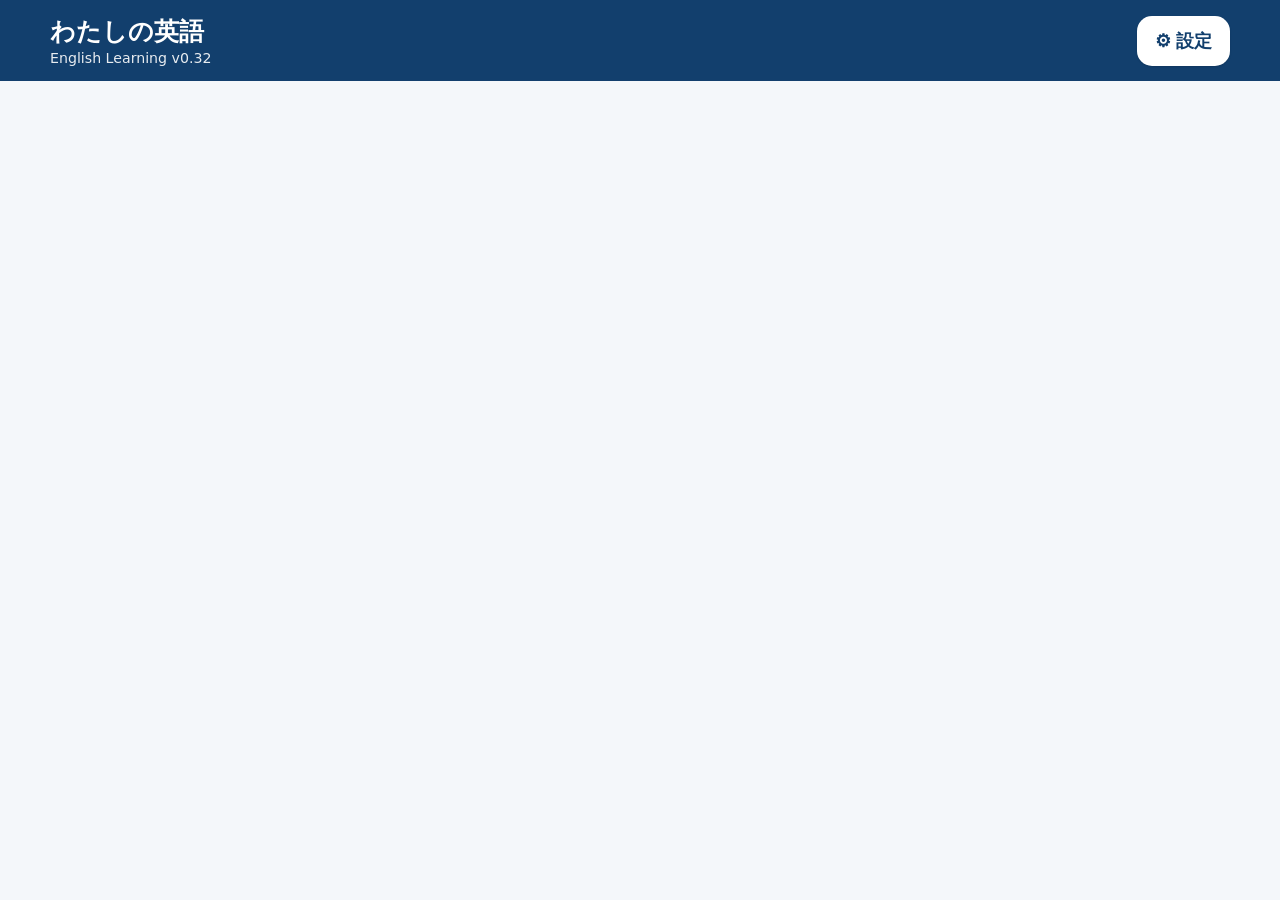
==== index.html @ 0b851975 "Bump English Learning to v0.32" ====
<!doctype html><html lang="ja"><head><meta charset="utf-8"><meta name="viewport" content="width=device-width,initial-scale=1,viewport-fit=cover"><meta name="theme-color" content="#123a63"><title>わたしの英語</title><link rel="manifest" href="./manifest.webmanifest"><link rel="stylesheet" href="./style.css?v=032"></head><body><header><div><strong>わたしの英語</strong><small>English Learning v0.32</small></div><button id="settingsBtn">⚙ 設定</button></header><main id="app"></main><script src="./lessons.js?v=032"></script><script src="./app.js?v=032"></script></body></html>
---- style.css ----
:root{font-family:system-ui,-apple-system,"Noto Sans JP",sans-serif;color:#17212b;background:#f4f7fa;font-size:17px}*{box-sizing:border-box}body{margin:0}header{position:sticky;top:0;z-index:3;display:flex;justify-content:space-between;align-items:center;padding:15px max(18px,calc((100vw - 1180px)/2));background:#123f6d;color:#fff}header strong{font-size:1.45rem}header small{display:block;opacity:.9;margin-top:2px}button{min-height:54px;border:0;border-radius:15px;padding:13px 18px;font-size:1.05rem;font-weight:750;cursor:pointer;box-shadow:0 1px 2px #0002}header button{background:#fff;color:#123f6d;min-height:46px}main{width:min(1180px,100%);margin:auto;padding:20px}.hero,.card{background:#fff;border-radius:20px;padding:20px;margin-bottom:15px;box-shadow:0 3px 14px #00000012}.hero h1{font-size:1.75rem;margin:0 0 8px}.hero button{width:100%;background:#1873b9;color:#fff;font-size:1.25rem;margin-top:12px}.grid{display:grid;grid-template-columns:repeat(3,minmax(0,1fr));gap:14px}.cat{min-height:118px;border:2px solid #d6e0e9;background:#fff;text-align:left;font-size:1.18rem;padding:18px}.cat:hover{border-color:#7ca9ce}.cat span{display:block;font-size:.92rem;font-weight:500;color:#536474;margin-top:7px}.tabs{display:grid;grid-template-columns:repeat(4,1fr);gap:9px;margin:15px 0}.actions{display:flex;gap:10px;margin:14px 0}.active,.primary{background:#123f6d!important;color:#fff!important}.soft{background:#e8f2fa;color:#123f6d}.phrase{font-size:clamp(2rem,4vw,3.1rem);font-weight:850;line-height:1.2;margin:20px 0}.jp{font-size:1.22rem;color:#465767;margin-bottom:16px}.actions>*{flex:1}.good{background:#e6f7ec;padding:14px;border-radius:13px;margin-top:12px}.warn{background:#fff2d5;padding:14px;border-radius:13px;margin-top:12px}.hint{font-size:.92rem;color:#596a79;margin-top:7px}.manualNote{background:#eef5fb;padding:12px;border-radius:12px;margin:10px 0}input,select{width:100%;font-size:1.15rem;padding:14px;border:2px solid #cbd7e1;border-radius:12px;margin:7px 0 14px}@media(max-width:800px){:root{font-size:16px}main{padding:14px}.grid{grid-template-columns:repeat(2,1fr)}.tabs{grid-template-columns:repeat(2,1fr)}header{padding:12px 14px}}@media(max-width:430px){.cat{min-height:105px;padding:14px}.actions{flex-direction:column}.phrase{font-size:2rem}}.handCanvas{display:block;width:100%;height:260px;border:3px solid #9fb3c5;border-radius:16px;background:repeating-linear-gradient(#fff,#fff 63px,#dbe5ed 64px,#fff 65px);touch-action:none}.installBox{margin-top:28px}.installRow{display:flex;align-items:center;gap:22px}.installRow img{width:180px;height:180px;background:#fff;padding:8px;border:1px solid #d5dee6;border-radius:14px}.installRow p{line-height:1.7}@media(max-width:600px){.installRow{flex-direction:column;text-align:center}.installRow img{width:210px;height:210px}.handCanvas{height:230px}}.updateBar{position:fixed;left:50%;bottom:18px;transform:translateX(-50%);z-index:20;width:min(92%,620px);display:flex;align-items:center;justify-content:space-between;gap:12px;background:#17212b;color:#fff;padding:12px 14px;border-radius:16px;box-shadow:0 5px 24px #0005}.updateBar button{background:#fff;color:#123f6d;min-height:46px}@media(max-width:500px){.updateBar{align-items:stretch;flex-direction:column;text-align:center}}
body{transition:background .25s ease}body[data-theme="home"]{background:linear-gradient(180deg,#eef6fc 0,#f7f9fb 320px)}body[data-theme="basic"]{background:linear-gradient(180deg,#f5f9ff,#f8fafc)}body[data-theme="intermediate"]{background:linear-gradient(180deg,#f1f7f5,#f8faf9)}body[data-theme="daily"]{background:linear-gradient(180deg,#fff8ed,#faf9f6)}body[data-theme="travel"]{background:linear-gradient(180deg,#eef8fb,#f7fafb)}body[data-theme="work"]{background:linear-gradient(180deg,#edf2f5,#f6f8f9)}body[data-theme="advanced"]{background:linear-gradient(180deg,#f3f0f8,#faf9fc)}body[data-theme="master"]{background:linear-gradient(180deg,#eceff5,#f7f8fb)}body[data-theme="travel"] .card{border-top:4px solid #4e9bb5}body[data-theme="work"] .card{border-top:4px solid #657786}body[data-theme="daily"] .card{border-top:4px solid #d49b53}body[data-theme="advanced"] .card,body[data-theme="master"] .card{border-top:4px solid #766a96}.sceneTag{font-size:.9rem;font-weight:700;letter-spacing:.03em}
.categoryHero{position:relative;overflow:hidden;border-radius:22px;padding:24px;margin:14px 0 18px;background:#ffffffcc;box-shadow:0 3px 14px #00000012}.categoryHero h1{margin:4px 0 8px;font-size:2rem}.categoryHero p{margin:0;font-size:1.05rem;color:#4d5e6c}.cat b{font-size:1.15rem}.cat-basic{border-left:6px solid #6d96c4}.cat-intermediate{border-left:6px solid #6d9d8b}.cat-daily{border-left:6px solid #d49b53}.cat-travel{border-left:6px solid #4e9bb5}.cat-work{border-left:6px solid #657786}.cat-advanced{border-left:6px solid #8575a6}.cat-master{border-left:6px solid #514d69}body[data-scene="airport"] .categoryHero,body[data-scene="hotel"] .categoryHero,body[data-scene="train"] .categoryHero{background:linear-gradient(135deg,#fff,#e5f4f8)}body[data-scene="inspection"] .card,body[data-scene="diagnosis"] .card,body[data-scene="sensor"] .card{box-shadow:inset 0 0 0 1px #c9d3d9,0 3px 14px #00000012}
.sceneVisual{height:110px;margin:14px 0;border-radius:22px;display:flex;align-items:center;justify-content:center;gap:18px;font-size:1.25rem;font-weight:900;letter-spacing:.12em;background:linear-gradient(135deg,#dfeaf2,#fff);border:1px solid #d6e0e8;overflow:hidden;position:relative}.sceneVisual:after{content:"";position:absolute;inset:auto -10% -50px 30%;height:90px;border-radius:50%;background:#ffffff66}.sceneIcon{font-size:3.7rem;filter:drop-shadow(0 3px 3px #0002)}body[data-scene="airport"] .sceneVisual{background:linear-gradient(160deg,#bfe5f5,#f7fbfd)}body[data-scene="hotel"] .sceneVisual{background:linear-gradient(160deg,#f4dfbf,#fffaf2)}body[data-scene="train"] .sceneVisual,body[data-scene="transport"] .sceneVisual{background:linear-gradient(160deg,#cfe3d9,#f8fcfa)}body[data-scene="restaurant"] .sceneVisual{background:linear-gradient(160deg,#f5d8cb,#fff8f5)}body[data-scene="shopping"] .sceneVisual{background:linear-gradient(160deg,#eadcf0,#fcf8fd)}body[data-scene="emergency"] .sceneVisual{background:linear-gradient(160deg,#f5cccc,#fff7f7)}body[data-scene="inspection"] .sceneVisual,body[data-scene="diagnosis"] .sceneVisual,body[data-scene="repair"] .sceneVisual{background:linear-gradient(160deg,#ccd7dd,#f7f9fa)}body[data-scene="sensor"] .sceneVisual,body[data-scene="electrical"] .sceneVisual{background:linear-gradient(160deg,#d6dceb,#f8f9fc)}body[data-scene="pressure"] .sceneVisual,body[data-scene="cooling"] .sceneVisual{background:linear-gradient(160deg,#cfe3e7,#f6fbfc)}@media(max-width:600px){.sceneVisual{height:88px;margin:10px 0}.sceneIcon{font-size:3rem}}
.progressNums{display:grid;grid-template-columns:repeat(3,1fr);gap:10px;margin:14px 0}.progressNums span{display:flex;flex-direction:column;align-items:center;justify-content:center;background:#f2f6f9;border-radius:14px;padding:12px}.progressNums strong{font-size:1.7rem;color:#123f6d}.progressNums small{margin-top:2px;color:#586a78}.selfCheck{display:grid;grid-template-columns:1fr 1.4fr;gap:10px;margin-top:14px}.selfCheck button{width:100%}@media(max-width:430px){.progressNums strong{font-size:1.45rem}}
.altBtn{min-height:44px;background:#f0f5f8;color:#294b63;padding:9px 14px;font-size:.95rem;margin:-8px 0 10px}.altPhrase{display:flex;align-items:center;gap:12px;flex-wrap:wrap;background:#eef7f4;border-left:5px solid #6d9d8b;border-radius:12px;padding:12px 14px;margin:4px 0 14px}.altPhrase small{width:100%;color:#567066}.altPhrase b{flex:1;font-size:1.08rem}.altPhrase button{min-height:42px;font-size:.92rem;padding:8px 12px}.dialogPlay{width:100%;background:#e8f2fa;color:#123f6d;margin:2px 0 10px;border:2px solid #c7ddeb}.selfCheck{display:grid;grid-template-columns:1fr 1.4fr;gap:10px;margin-top:14px}
.variantBtn{width:100%;background:#fff4df;color:#6d4c16;border:2px solid #edd5a6;margin:8px 0}.variantBox{display:flex;align-items:center;gap:12px;flex-wrap:wrap;background:#fff8e9;border-left:5px solid #d6a24c;border-radius:12px;padding:12px 14px;margin:4px 0 14px}.variantBox small{width:100%;color:#806431}.variantBox b{flex:1;font-size:1.08rem}.variantBox button{min-height:42px;font-size:.92rem}
.variantActions{display:flex;gap:9px;width:100%;margin-top:4px}.variantActions button{flex:1}@media(max-width:430px){.variantActions{flex-direction:column}}.modelReply{background:#eef5fb;border-left:5px solid #5f8fb5;border-radius:12px;padding:12px 14px;margin-top:10px}.modelReply small,.modelReply b{display:block}.modelReply b{font-size:1.12rem;margin:5px 0 9px}.modelReply button{min-height:42px}.listenHidden{min-height:170px;display:flex;flex-direction:column;align-items:center;justify-content:center;gap:10px;text-align:center;background:linear-gradient(180deg,#eef5fa,#fff);border:2px dashed #a8bfce;border-radius:18px;margin:12px 0 18px;padding:18px}.listenHidden span{font-size:3rem}.listenHidden b{font-size:1.15rem}.listenHidden button{min-height:44px;margin-top:4px}.listenCheck{display:grid;grid-template-columns:1fr 1.35fr;gap:10px;margin-top:10px}.listenCheck button{width:100%}@media(max-width:430px){.listenCheck{grid-template-columns:1fr 1fr}}.progressNums{display:grid;grid-template-columns:repeat(3,1fr);gap:10px;margin:14px 0}.progressNums span{display:flex;flex-direction:column;align-items:center;background:#f2f6f9;border-radius:14px;padding:12px}.progressNums strong{font-size:1.7rem;color:#123f6d}.weakSummary{display:grid;grid-template-columns:1.1fr 1fr;gap:14px;background:#fff;border-radius:20px;padding:18px 20px;margin-bottom:15px;box-shadow:0 3px 14px #00000012;border-left:6px solid #d6a24c}.weakSummary small,.weakSummary strong,.goodState span{display:block}.weakSummary strong{font-size:1.35rem;margin-top:4px}.weakBars{display:grid;gap:7px}.weakBars span{background:#f4f6f8;border-radius:10px;padding:9px 11px;display:flex;justify-content:space-between}.goodState{display:block;border-left-color:#6d9d8b}.goodState span{margin-top:5px;color:#596a79}@media(max-width:600px){.weakSummary{grid-template-columns:1fr}}.writeCheck{display:grid;grid-template-columns:1fr 1.35fr;gap:10px;margin-top:12px}.writeCheck button{width:100%}.skillPanel h2{margin-top:0}.skillRow{display:grid;grid-template-columns:92px 1fr 38px;gap:10px;align-items:center;margin:11px 0}.skillRow>div{height:13px;background:#e8edf1;border-radius:99px;overflow:hidden}.skillRow i{display:block;height:100%;background:currentColor;border-radius:99px}.skillRow b{text-align:right;color:#43596a}@media(max-width:430px){.skillRow{grid-template-columns:78px 1fr 32px}}.focusSkill{display:grid;grid-template-columns:auto 1fr;gap:2px 12px;align-items:center;background:#edf6fb;border-radius:14px;padding:12px 14px;margin:10px 0 16px}.focusSkill small{grid-column:1}.focusSkill strong{font-size:1.18rem}.focusSkill span{grid-column:1/-1;color:#586b79;margin-top:3px}.todayFocus{background:#fff4df;border-left:5px solid #d6a24c;border-radius:10px;padding:10px 13px;margin:8px 0 12px;font-weight:800}
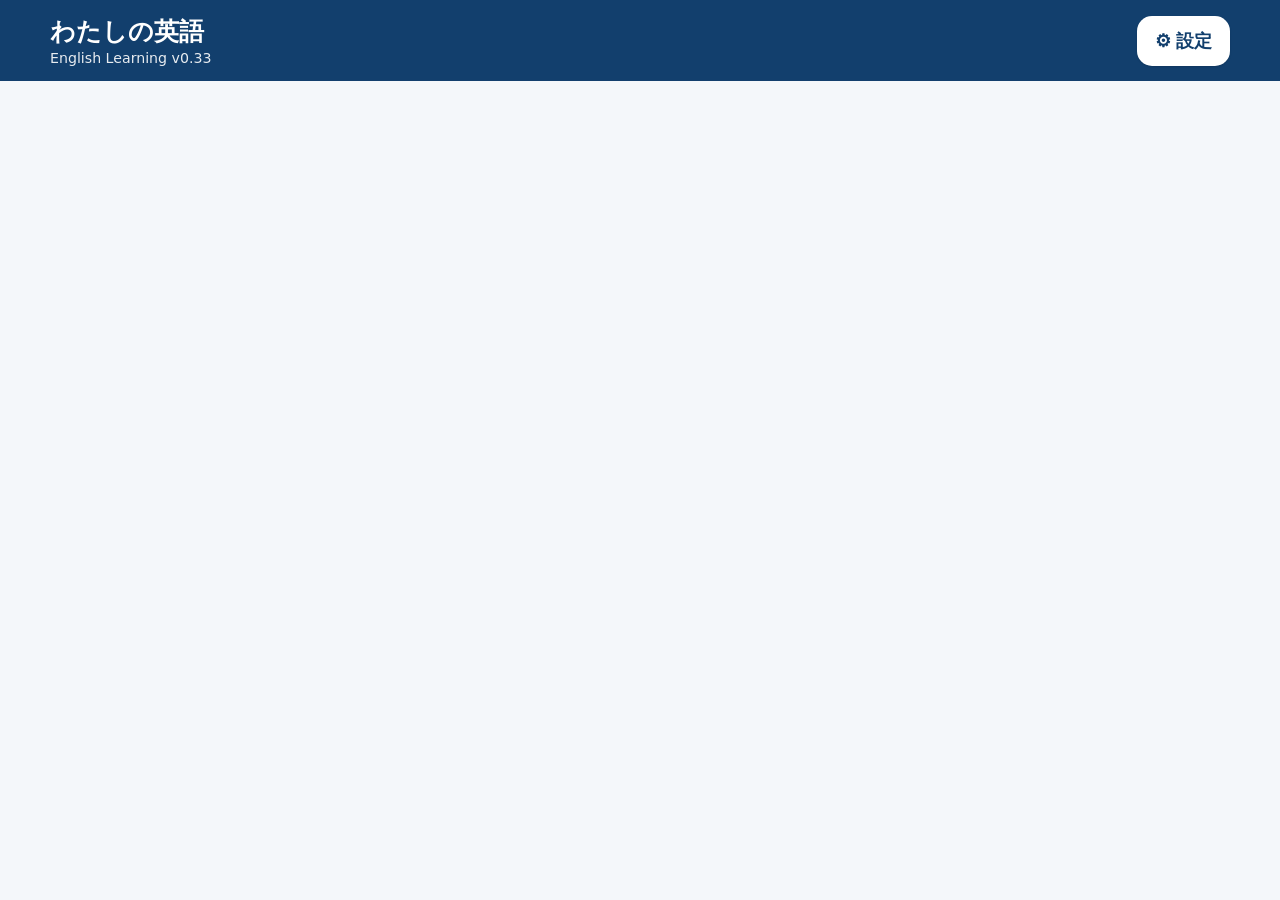
==== commit 08a8fef9: "Bump English Learning to v0.33" ====
--- a/index.html
+++ b/index.html
@@ -1 +1 @@
-<!doctype html><html lang="ja"><head><meta charset="utf-8"><meta name="viewport" content="width=device-width,initial-scale=1,viewport-fit=cover"><meta name="theme-color" content="#123a63"><title>わたしの英語</title><link rel="manifest" href="./manifest.webmanifest"><link rel="stylesheet" href="./style.css?v=032"></head><body><header><div><strong>わたしの英語</strong><small>English Learning v0.32</small></div><button id="settingsBtn">⚙ 設定</button></header><main id="app"></main><script src="./lessons.js?v=032"></script><script src="./app.js?v=032"></script></body></html>+<!doctype html><html lang="ja"><head><meta charset="utf-8"><meta name="viewport" content="width=device-width,initial-scale=1,viewport-fit=cover"><meta name="theme-color" content="#123a63"><title>わたしの英語</title><link rel="manifest" href="./manifest.webmanifest"><link rel="stylesheet" href="./style.css?v=033"></head><body><header><div><strong>わたしの英語</strong><small>English Learning v0.33</small></div><button id="settingsBtn">⚙ 設定</button></header><main id="app"></main><script src="./lessons.js?v=033"></script><script src="./app.js?v=033"></script></body></html>
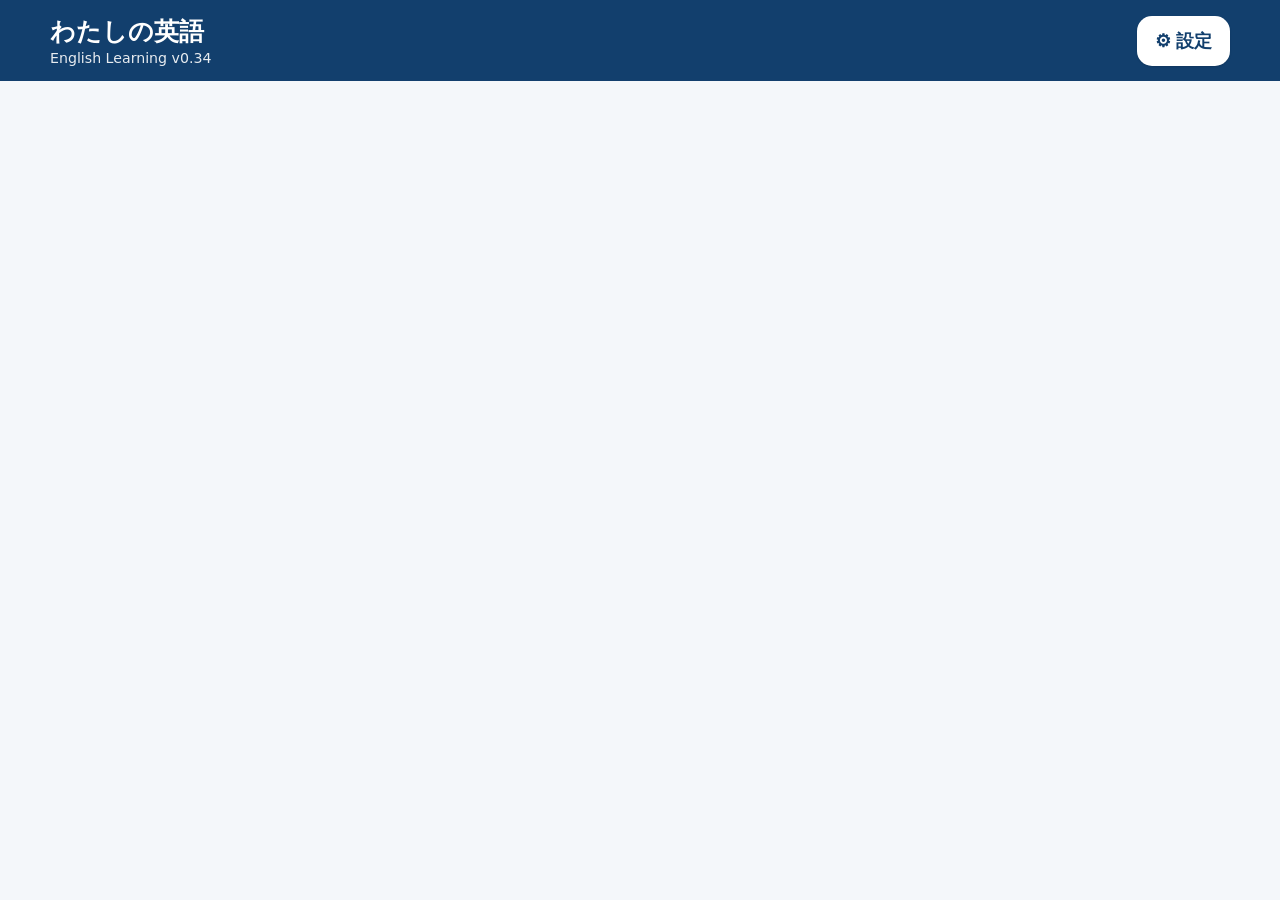
==== commit 18f32881: "Bump English Learning to v0.34" ====
--- a/index.html
+++ b/index.html
@@ -1 +1 @@
-<!doctype html><html lang="ja"><head><meta charset="utf-8"><meta name="viewport" content="width=device-width,initial-scale=1,viewport-fit=cover"><meta name="theme-color" content="#123a63"><title>わたしの英語</title><link rel="manifest" href="./manifest.webmanifest"><link rel="stylesheet" href="./style.css?v=033"></head><body><header><div><strong>わたしの英語</strong><small>English Learning v0.33</small></div><button id="settingsBtn">⚙ 設定</button></header><main id="app"></main><script src="./lessons.js?v=033"></script><script src="./app.js?v=033"></script></body></html>+<!doctype html><html lang="ja"><head><meta charset="utf-8"><meta name="viewport" content="width=device-width,initial-scale=1,viewport-fit=cover"><meta name="theme-color" content="#123a63"><title>わたしの英語</title><link rel="manifest" href="./manifest.webmanifest"><link rel="stylesheet" href="./style.css?v=034"></head><body><header><div><strong>わたしの英語</strong><small>English Learning v0.34</small></div><button id="settingsBtn">⚙ 設定</button></header><main id="app"></main><script src="./lessons.js?v=034"></script><script src="./app.js?v=034"></script></body></html>
--- a/style.css
+++ b/style.css
@@ -5,4 +5,4 @@
 .progressNums{display:grid;grid-template-columns:repeat(3,1fr);gap:10px;margin:14px 0}.progressNums span{display:flex;flex-direction:column;align-items:center;justify-content:center;background:#f2f6f9;border-radius:14px;padding:12px}.progressNums strong{font-size:1.7rem;color:#123f6d}.progressNums small{margin-top:2px;color:#586a78}.selfCheck{display:grid;grid-template-columns:1fr 1.4fr;gap:10px;margin-top:14px}.selfCheck button{width:100%}@media(max-width:430px){.progressNums strong{font-size:1.45rem}}
 .altBtn{min-height:44px;background:#f0f5f8;color:#294b63;padding:9px 14px;font-size:.95rem;margin:-8px 0 10px}.altPhrase{display:flex;align-items:center;gap:12px;flex-wrap:wrap;background:#eef7f4;border-left:5px solid #6d9d8b;border-radius:12px;padding:12px 14px;margin:4px 0 14px}.altPhrase small{width:100%;color:#567066}.altPhrase b{flex:1;font-size:1.08rem}.altPhrase button{min-height:42px;font-size:.92rem;padding:8px 12px}.dialogPlay{width:100%;background:#e8f2fa;color:#123f6d;margin:2px 0 10px;border:2px solid #c7ddeb}.selfCheck{display:grid;grid-template-columns:1fr 1.4fr;gap:10px;margin-top:14px}
 .variantBtn{width:100%;background:#fff4df;color:#6d4c16;border:2px solid #edd5a6;margin:8px 0}.variantBox{display:flex;align-items:center;gap:12px;flex-wrap:wrap;background:#fff8e9;border-left:5px solid #d6a24c;border-radius:12px;padding:12px 14px;margin:4px 0 14px}.variantBox small{width:100%;color:#806431}.variantBox b{flex:1;font-size:1.08rem}.variantBox button{min-height:42px;font-size:.92rem}
-.variantActions{display:flex;gap:9px;width:100%;margin-top:4px}.variantActions button{flex:1}@media(max-width:430px){.variantActions{flex-direction:column}}.modelReply{background:#eef5fb;border-left:5px solid #5f8fb5;border-radius:12px;padding:12px 14px;margin-top:10px}.modelReply small,.modelReply b{display:block}.modelReply b{font-size:1.12rem;margin:5px 0 9px}.modelReply button{min-height:42px}.listenHidden{min-height:170px;display:flex;flex-direction:column;align-items:center;justify-content:center;gap:10px;text-align:center;background:linear-gradient(180deg,#eef5fa,#fff);border:2px dashed #a8bfce;border-radius:18px;margin:12px 0 18px;padding:18px}.listenHidden span{font-size:3rem}.listenHidden b{font-size:1.15rem}.listenHidden button{min-height:44px;margin-top:4px}.listenCheck{display:grid;grid-template-columns:1fr 1.35fr;gap:10px;margin-top:10px}.listenCheck button{width:100%}@media(max-width:430px){.listenCheck{grid-template-columns:1fr 1fr}}.progressNums{display:grid;grid-template-columns:repeat(3,1fr);gap:10px;margin:14px 0}.progressNums span{display:flex;flex-direction:column;align-items:center;background:#f2f6f9;border-radius:14px;padding:12px}.progressNums strong{font-size:1.7rem;color:#123f6d}.weakSummary{display:grid;grid-template-columns:1.1fr 1fr;gap:14px;background:#fff;border-radius:20px;padding:18px 20px;margin-bottom:15px;box-shadow:0 3px 14px #00000012;border-left:6px solid #d6a24c}.weakSummary small,.weakSummary strong,.goodState span{display:block}.weakSummary strong{font-size:1.35rem;margin-top:4px}.weakBars{display:grid;gap:7px}.weakBars span{background:#f4f6f8;border-radius:10px;padding:9px 11px;display:flex;justify-content:space-between}.goodState{display:block;border-left-color:#6d9d8b}.goodState span{margin-top:5px;color:#596a79}@media(max-width:600px){.weakSummary{grid-template-columns:1fr}}.writeCheck{display:grid;grid-template-columns:1fr 1.35fr;gap:10px;margin-top:12px}.writeCheck button{width:100%}.skillPanel h2{margin-top:0}.skillRow{display:grid;grid-template-columns:92px 1fr 38px;gap:10px;align-items:center;margin:11px 0}.skillRow>div{height:13px;background:#e8edf1;border-radius:99px;overflow:hidden}.skillRow i{display:block;height:100%;background:currentColor;border-radius:99px}.skillRow b{text-align:right;color:#43596a}@media(max-width:430px){.skillRow{grid-template-columns:78px 1fr 32px}}.focusSkill{display:grid;grid-template-columns:auto 1fr;gap:2px 12px;align-items:center;background:#edf6fb;border-radius:14px;padding:12px 14px;margin:10px 0 16px}.focusSkill small{grid-column:1}.focusSkill strong{font-size:1.18rem}.focusSkill span{grid-column:1/-1;color:#586b79;margin-top:3px}.todayFocus{background:#fff4df;border-left:5px solid #d6a24c;border-radius:10px;padding:10px 13px;margin:8px 0 12px;font-weight:800}+.variantActions{display:flex;gap:9px;width:100%;margin-top:4px}.variantActions button{flex:1}@media(max-width:430px){.variantActions{flex-direction:column}}.modelReply{background:#eef5fb;border-left:5px solid #5f8fb5;border-radius:12px;padding:12px 14px;margin-top:10px}.modelReply small,.modelReply b{display:block}.modelReply b{font-size:1.12rem;margin:5px 0 9px}.modelReply button{min-height:42px}.listenHidden{min-height:170px;display:flex;flex-direction:column;align-items:center;justify-content:center;gap:10px;text-align:center;background:linear-gradient(180deg,#eef5fa,#fff);border:2px dashed #a8bfce;border-radius:18px;margin:12px 0 18px;padding:18px}.listenHidden span{font-size:3rem}.listenHidden b{font-size:1.15rem}.listenHidden button{min-height:44px;margin-top:4px}.listenCheck{display:grid;grid-template-columns:1fr 1.35fr;gap:10px;margin-top:10px}.listenCheck button{width:100%}@media(max-width:430px){.listenCheck{grid-template-columns:1fr 1fr}}.progressNums{display:grid;grid-template-columns:repeat(3,1fr);gap:10px;margin:14px 0}.progressNums span{display:flex;flex-direction:column;align-items:center;background:#f2f6f9;border-radius:14px;padding:12px}.progressNums strong{font-size:1.7rem;color:#123f6d}.weakSummary{display:grid;grid-template-columns:1.1fr 1fr;gap:14px;background:#fff;border-radius:20px;padding:18px 20px;margin-bottom:15px;box-shadow:0 3px 14px #00000012;border-left:6px solid #d6a24c}.weakSummary small,.weakSummary strong,.goodState span{display:block}.weakSummary strong{font-size:1.35rem;margin-top:4px}.weakBars{display:grid;gap:7px}.weakBars span{background:#f4f6f8;border-radius:10px;padding:9px 11px;display:flex;justify-content:space-between}.goodState{display:block;border-left-color:#6d9d8b}.goodState span{margin-top:5px;color:#596a79}@media(max-width:600px){.weakSummary{grid-template-columns:1fr}}.writeCheck{display:grid;grid-template-columns:1fr 1.35fr;gap:10px;margin-top:12px}.writeCheck button{width:100%}.skillPanel h2{margin-top:0}.skillRow{display:grid;grid-template-columns:92px 1fr 38px;gap:10px;align-items:center;margin:11px 0}.skillRow>div{height:13px;background:#e8edf1;border-radius:99px;overflow:hidden}.skillRow i{display:block;height:100%;background:currentColor;border-radius:99px}.skillRow b{text-align:right;color:#43596a}@media(max-width:430px){.skillRow{grid-template-columns:78px 1fr 32px}}.focusSkill{display:grid;grid-template-columns:auto 1fr;gap:2px 12px;align-items:center;background:#edf6fb;border-radius:14px;padding:12px 14px;margin:10px 0 16px}.focusSkill small{grid-column:1}.focusSkill strong{font-size:1.18rem}.focusSkill span{grid-column:1/-1;color:#586b79;margin-top:3px}.todayFocus{background:#fff4df;border-left:5px solid #d6a24c;border-radius:10px;padding:10px 13px;margin:8px 0 12px;font-weight:800}.appUrl a{display:inline-block;font-weight:800;color:#123f6d;background:#e8f2fa;padding:10px 14px;border-radius:12px;text-decoration:none}.installBox{margin-bottom:34px}
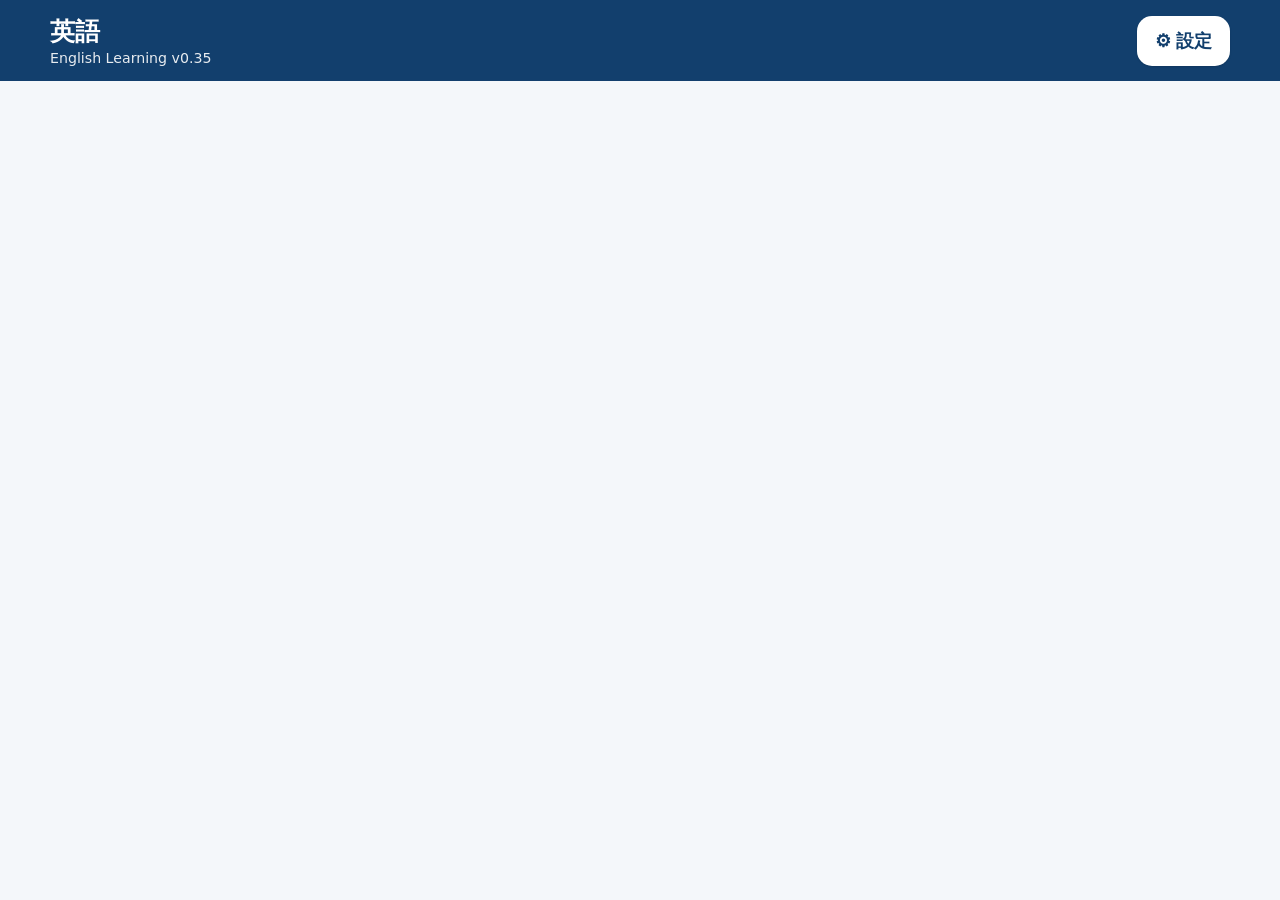
==== commit d6e5dd0f: "Rename app to English and force v0.35 assets" ====
--- a/index.html
+++ b/index.html
@@ -1 +1 @@
-<!doctype html><html lang="ja"><head><meta charset="utf-8"><meta name="viewport" content="width=device-width,initial-scale=1,viewport-fit=cover"><meta name="theme-color" content="#123a63"><title>わたしの英語</title><link rel="manifest" href="./manifest.webmanifest"><link rel="stylesheet" href="./style.css?v=034"></head><body><header><div><strong>わたしの英語</strong><small>English Learning v0.34</small></div><button id="settingsBtn">⚙ 設定</button></header><main id="app"></main><script src="./lessons.js?v=034"></script><script src="./app.js?v=034"></script></body></html>+<!doctype html><html lang="ja"><head><meta charset="utf-8"><meta name="viewport" content="width=device-width,initial-scale=1,viewport-fit=cover"><meta name="theme-color" content="#123a63"><title>英語</title><link rel="manifest" href="./manifest.webmanifest"><link rel="stylesheet" href="./style.css?v=035"></head><body><header><div><strong>英語</strong><small>English Learning v0.35</small></div><button id="settingsBtn">⚙ 設定</button></header><main id="app"></main><script src="./lessons.js?v=035"></script><script src="./app.js?v=035"></script></body></html>
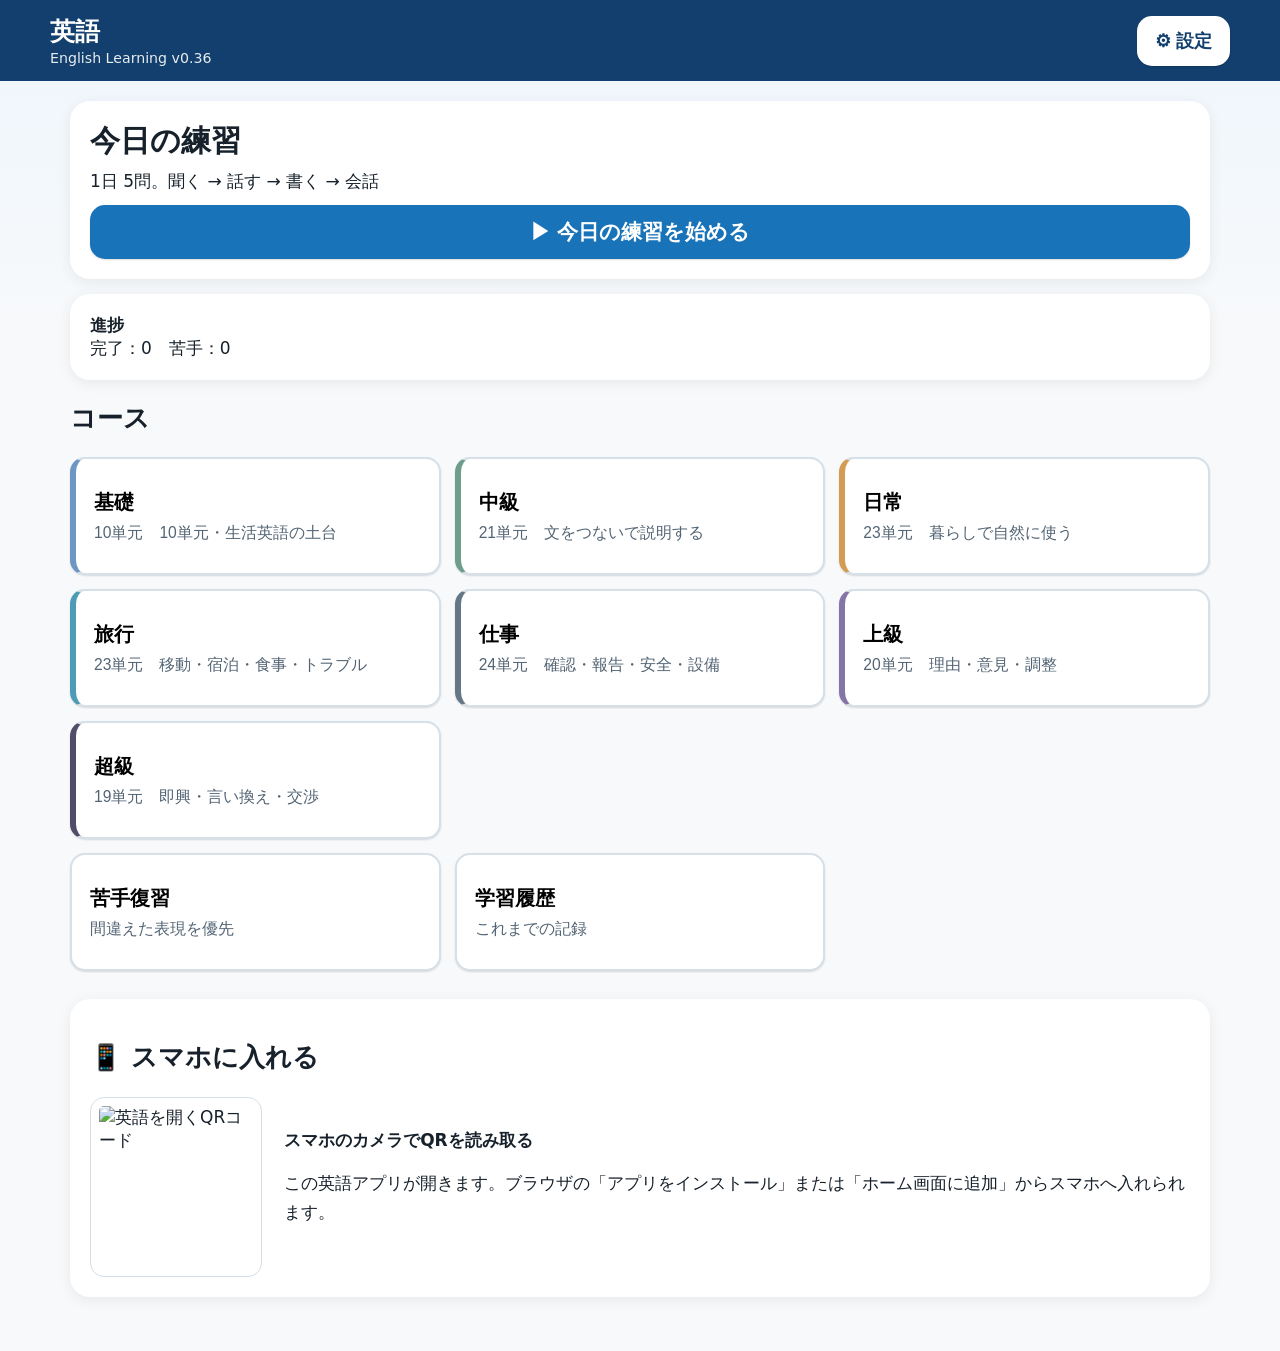
==== commit 20a1c5cc: "Bump recovered app to v0.36" ====
--- a/index.html
+++ b/index.html
@@ -1 +1 @@
-<!doctype html><html lang="ja"><head><meta charset="utf-8"><meta name="viewport" content="width=device-width,initial-scale=1,viewport-fit=cover"><meta name="theme-color" content="#123a63"><title>英語</title><link rel="manifest" href="./manifest.webmanifest"><link rel="stylesheet" href="./style.css?v=035"></head><body><header><div><strong>英語</strong><small>English Learning v0.35</small></div><button id="settingsBtn">⚙ 設定</button></header><main id="app"></main><script src="./lessons.js?v=035"></script><script src="./app.js?v=035"></script></body></html>+<!doctype html><html lang="ja"><head><meta charset="utf-8"><meta name="viewport" content="width=device-width,initial-scale=1,viewport-fit=cover"><meta name="theme-color" content="#123a63"><title>英語</title><link rel="manifest" href="./manifest.webmanifest"><link rel="stylesheet" href="./style.css?v=036"></head><body><header><div><strong>英語</strong><small>English Learning v0.36</small></div><button id="settingsBtn">⚙ 設定</button></header><main id="app"></main><script src="./lessons.js?v=036"></script><script src="./app.js?v=036"></script></body></html>
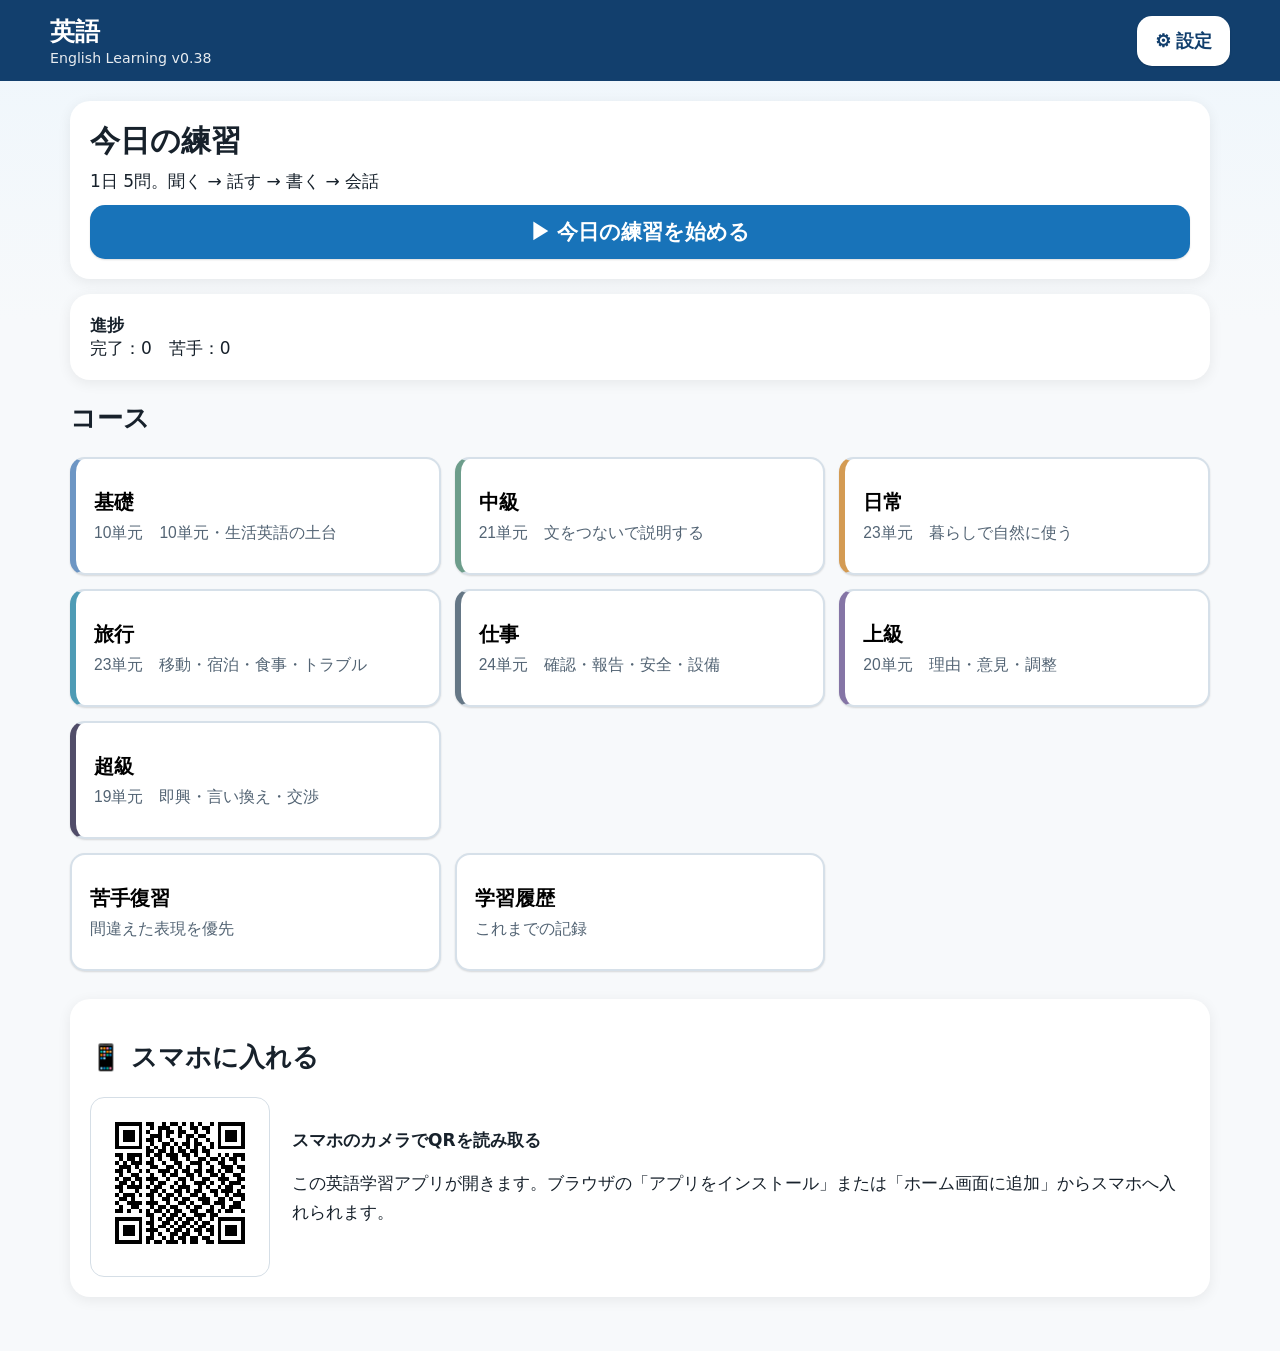
==== commit 0f79d915: "Force clean v0.38 asset load" ====
--- a/index.html
+++ b/index.html
@@ -1 +1 @@
-<!doctype html><html lang="ja"><head><meta charset="utf-8"><meta name="viewport" content="width=device-width,initial-scale=1,viewport-fit=cover"><meta name="theme-color" content="#123a63"><title>英語</title><link rel="manifest" href="./manifest.webmanifest"><link rel="stylesheet" href="./style.css?v=036"></head><body><header><div><strong>英語</strong><small>English Learning v0.36</small></div><button id="settingsBtn">⚙ 設定</button></header><main id="app"></main><script src="./lessons.js?v=036"></script><script src="./app.js?v=036"></script></body></html>+<!doctype html><html lang="ja"><head><meta charset="utf-8"><meta name="viewport" content="width=device-width,initial-scale=1,viewport-fit=cover"><meta name="theme-color" content="#123a63"><title>英語</title><link rel="manifest" href="./manifest.webmanifest"><link rel="stylesheet" href="./style.css?v=038"></head><body><header><div><strong>英語</strong><small>English Learning v0.38</small></div><button id="settingsBtn">⚙ 設定</button></header><main id="app"></main><script src="./lessons.js?v=038"></script><script src="./app.js?v=038"></script></body></html>
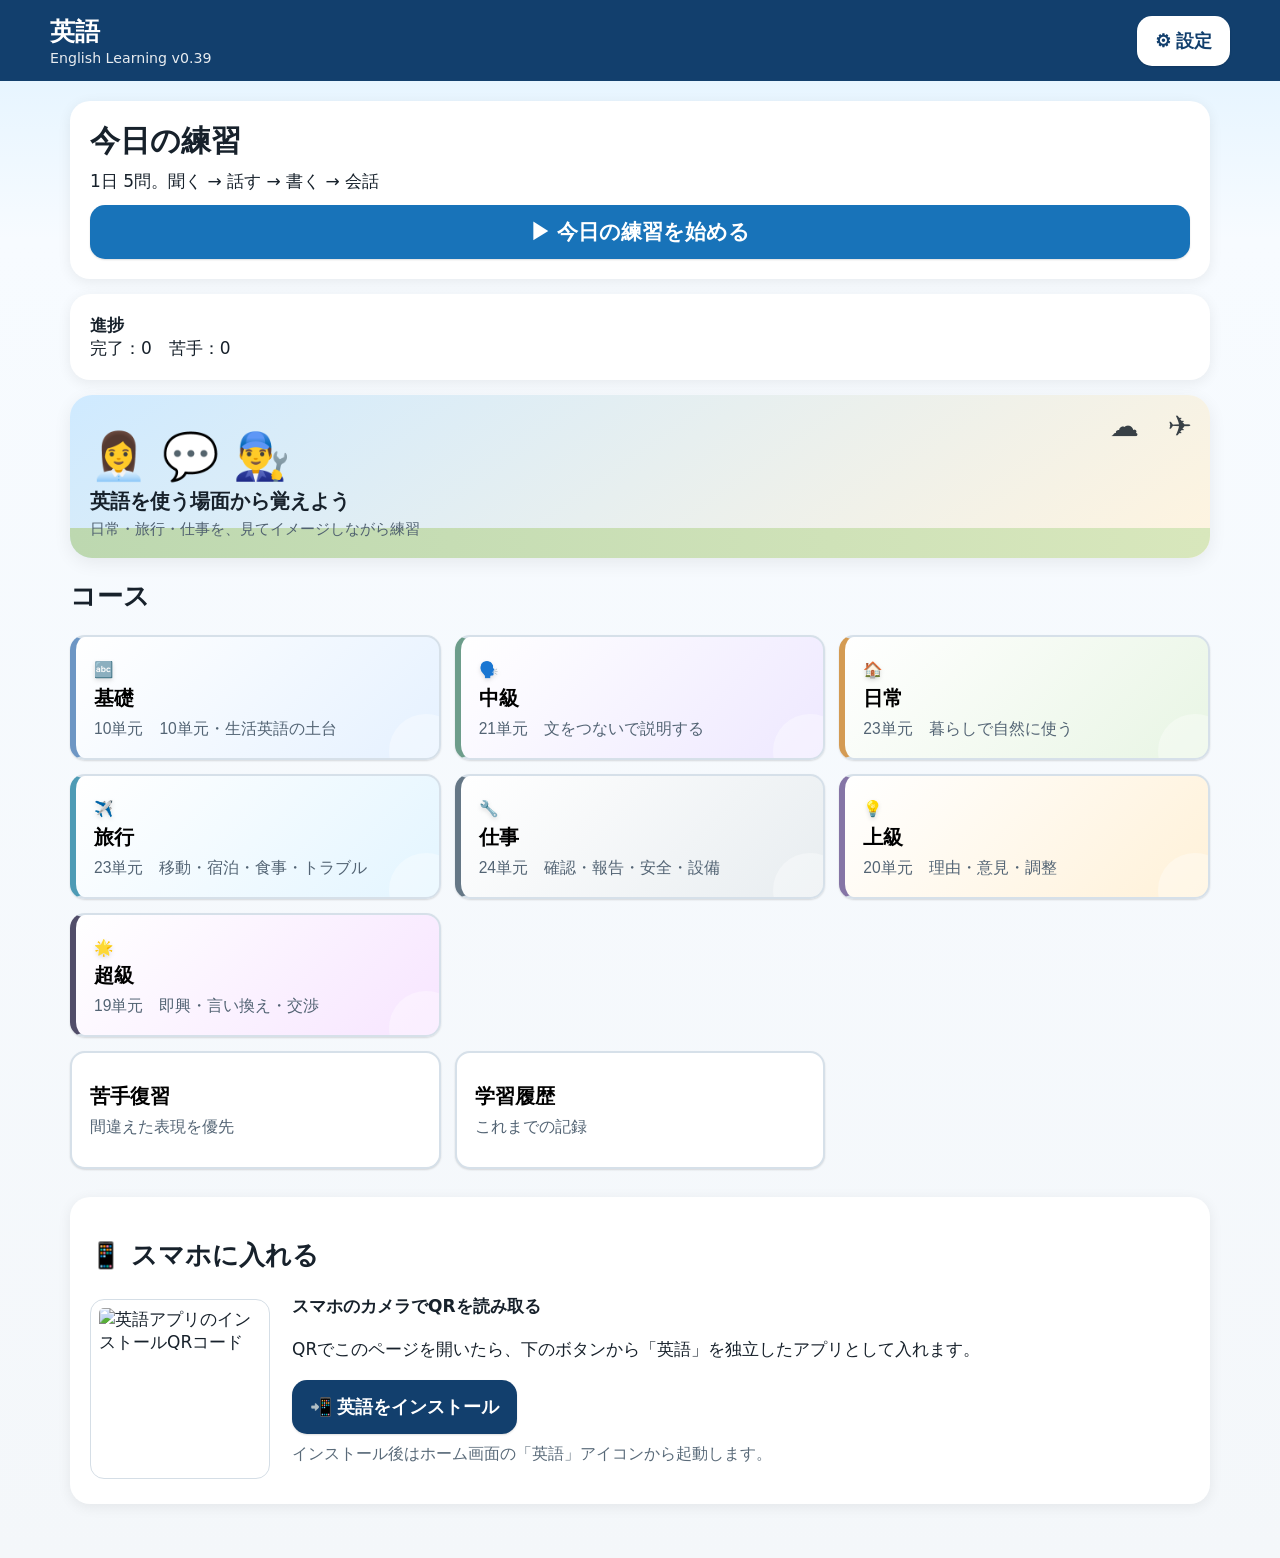
==== commit 715218fa: "Show live listening status and microphone feedback (v0.39)" ====
--- a/index.html
+++ b/index.html
@@ -1 +1 @@
-<!doctype html><html lang="ja"><head><meta charset="utf-8"><meta name="viewport" content="width=device-width,initial-scale=1,viewport-fit=cover"><meta name="theme-color" content="#123a63"><title>英語</title><link rel="manifest" href="./manifest.webmanifest"><link rel="stylesheet" href="./style.css?v=038"></head><body><header><div><strong>英語</strong><small>English Learning v0.38</small></div><button id="settingsBtn">⚙ 設定</button></header><main id="app"></main><script src="./lessons.js?v=038"></script><script src="./app.js?v=038"></script></body></html>+<!doctype html><html lang="ja"><head><meta charset="utf-8"><meta name="viewport" content="width=device-width,initial-scale=1,viewport-fit=cover"><meta name="theme-color" content="#123a63"><title>英語</title><link rel="manifest" href="./manifest.webmanifest"><link rel="stylesheet" href="./style.css?v=039"><style>.micStatus{margin:10px 0;padding:12px;border-radius:12px;background:#edf4fc;font-weight:700;text-align:center}.micStatus.listening{background:#fff1f1;color:#a71c1c;border:2px solid #d93c3c;animation:micPulse 1.3s ease-in-out infinite}@keyframes micPulse{50%{box-shadow:0 0 0 5px #d93c3c22}}</style></head><body><header><div><strong>英語</strong><small>English Learning v0.39</small></div><button id="settingsBtn">⚙ 設定</button></header><main id="app"></main><script src="./lessons.js?v=039"></script><script src="./app.js?v=039"></script></body></html>
--- a/style.css
+++ b/style.css
@@ -5,4 +5,64 @@
 .progressNums{display:grid;grid-template-columns:repeat(3,1fr);gap:10px;margin:14px 0}.progressNums span{display:flex;flex-direction:column;align-items:center;justify-content:center;background:#f2f6f9;border-radius:14px;padding:12px}.progressNums strong{font-size:1.7rem;color:#123f6d}.progressNums small{margin-top:2px;color:#586a78}.selfCheck{display:grid;grid-template-columns:1fr 1.4fr;gap:10px;margin-top:14px}.selfCheck button{width:100%}@media(max-width:430px){.progressNums strong{font-size:1.45rem}}
 .altBtn{min-height:44px;background:#f0f5f8;color:#294b63;padding:9px 14px;font-size:.95rem;margin:-8px 0 10px}.altPhrase{display:flex;align-items:center;gap:12px;flex-wrap:wrap;background:#eef7f4;border-left:5px solid #6d9d8b;border-radius:12px;padding:12px 14px;margin:4px 0 14px}.altPhrase small{width:100%;color:#567066}.altPhrase b{flex:1;font-size:1.08rem}.altPhrase button{min-height:42px;font-size:.92rem;padding:8px 12px}.dialogPlay{width:100%;background:#e8f2fa;color:#123f6d;margin:2px 0 10px;border:2px solid #c7ddeb}.selfCheck{display:grid;grid-template-columns:1fr 1.4fr;gap:10px;margin-top:14px}
 .variantBtn{width:100%;background:#fff4df;color:#6d4c16;border:2px solid #edd5a6;margin:8px 0}.variantBox{display:flex;align-items:center;gap:12px;flex-wrap:wrap;background:#fff8e9;border-left:5px solid #d6a24c;border-radius:12px;padding:12px 14px;margin:4px 0 14px}.variantBox small{width:100%;color:#806431}.variantBox b{flex:1;font-size:1.08rem}.variantBox button{min-height:42px;font-size:.92rem}
-.variantActions{display:flex;gap:9px;width:100%;margin-top:4px}.variantActions button{flex:1}@media(max-width:430px){.variantActions{flex-direction:column}}.modelReply{background:#eef5fb;border-left:5px solid #5f8fb5;border-radius:12px;padding:12px 14px;margin-top:10px}.modelReply small,.modelReply b{display:block}.modelReply b{font-size:1.12rem;margin:5px 0 9px}.modelReply button{min-height:42px}.listenHidden{min-height:170px;display:flex;flex-direction:column;align-items:center;justify-content:center;gap:10px;text-align:center;background:linear-gradient(180deg,#eef5fa,#fff);border:2px dashed #a8bfce;border-radius:18px;margin:12px 0 18px;padding:18px}.listenHidden span{font-size:3rem}.listenHidden b{font-size:1.15rem}.listenHidden button{min-height:44px;margin-top:4px}.listenCheck{display:grid;grid-template-columns:1fr 1.35fr;gap:10px;margin-top:10px}.listenCheck button{width:100%}@media(max-width:430px){.listenCheck{grid-template-columns:1fr 1fr}}.progressNums{display:grid;grid-template-columns:repeat(3,1fr);gap:10px;margin:14px 0}.progressNums span{display:flex;flex-direction:column;align-items:center;background:#f2f6f9;border-radius:14px;padding:12px}.progressNums strong{font-size:1.7rem;color:#123f6d}.weakSummary{display:grid;grid-template-columns:1.1fr 1fr;gap:14px;background:#fff;border-radius:20px;padding:18px 20px;margin-bottom:15px;box-shadow:0 3px 14px #00000012;border-left:6px solid #d6a24c}.weakSummary small,.weakSummary strong,.goodState span{display:block}.weakSummary strong{font-size:1.35rem;margin-top:4px}.weakBars{display:grid;gap:7px}.weakBars span{background:#f4f6f8;border-radius:10px;padding:9px 11px;display:flex;justify-content:space-between}.goodState{display:block;border-left-color:#6d9d8b}.goodState span{margin-top:5px;color:#596a79}@media(max-width:600px){.weakSummary{grid-template-columns:1fr}}.writeCheck{display:grid;grid-template-columns:1fr 1.35fr;gap:10px;margin-top:12px}.writeCheck button{width:100%}.skillPanel h2{margin-top:0}.skillRow{display:grid;grid-template-columns:92px 1fr 38px;gap:10px;align-items:center;margin:11px 0}.skillRow>div{height:13px;background:#e8edf1;border-radius:99px;overflow:hidden}.skillRow i{display:block;height:100%;background:currentColor;border-radius:99px}.skillRow b{text-align:right;color:#43596a}@media(max-width:430px){.skillRow{grid-template-columns:78px 1fr 32px}}.focusSkill{display:grid;grid-template-columns:auto 1fr;gap:2px 12px;align-items:center;background:#edf6fb;border-radius:14px;padding:12px 14px;margin:10px 0 16px}.focusSkill small{grid-column:1}.focusSkill strong{font-size:1.18rem}.focusSkill span{grid-column:1/-1;color:#586b79;margin-top:3px}.todayFocus{background:#fff4df;border-left:5px solid #d6a24c;border-radius:10px;padding:10px 13px;margin:8px 0 12px;font-weight:800}.appUrl a{display:inline-block;font-weight:800;color:#123f6d;background:#e8f2fa;padding:10px 14px;border-radius:12px;text-decoration:none}.installBox{margin-bottom:34px}+.variantActions{display:flex;gap:9px;width:100%;margin-top:4px}.variantActions button{flex:1}@media(max-width:430px){.variantActions{flex-direction:column}}.modelReply{background:#eef5fb;border-left:5px solid #5f8fb5;border-radius:12px;padding:12px 14px;margin-top:10px}.modelReply small,.modelReply b{display:block}.modelReply b{font-size:1.12rem;margin:5px 0 9px}.modelReply button{min-height:42px}.listenHidden{min-height:170px;display:flex;flex-direction:column;align-items:center;justify-content:center;gap:10px;text-align:center;background:linear-gradient(180deg,#eef5fa,#fff);border:2px dashed #a8bfce;border-radius:18px;margin:12px 0 18px;padding:18px}.listenHidden span{font-size:3rem}.listenHidden b{font-size:1.15rem}.listenHidden button{min-height:44px;margin-top:4px}.listenCheck{display:grid;grid-template-columns:1fr 1.35fr;gap:10px;margin-top:10px}.listenCheck button{width:100%}@media(max-width:430px){.listenCheck{grid-template-columns:1fr 1fr}}.progressNums{display:grid;grid-template-columns:repeat(3,1fr);gap:10px;margin:14px 0}.progressNums span{display:flex;flex-direction:column;align-items:center;background:#f2f6f9;border-radius:14px;padding:12px}.progressNums strong{font-size:1.7rem;color:#123f6d}.weakSummary{display:grid;grid-template-columns:1.1fr 1fr;gap:14px;background:#fff;border-radius:20px;padding:18px 20px;margin-bottom:15px;box-shadow:0 3px 14px #00000012;border-left:6px solid #d6a24c}.weakSummary small,.weakSummary strong,.goodState span{display:block}.weakSummary strong{font-size:1.35rem;margin-top:4px}.weakBars{display:grid;gap:7px}.weakBars span{background:#f4f6f8;border-radius:10px;padding:9px 11px;display:flex;justify-content:space-between}.goodState{display:block;border-left-color:#6d9d8b}.goodState span{margin-top:5px;color:#596a79}@media(max-width:600px){.weakSummary{grid-template-columns:1fr}}.writeCheck{display:grid;grid-template-columns:1fr 1.35fr;gap:10px;margin-top:12px}.writeCheck button{width:100%}.skillPanel h2{margin-top:0}.skillRow{display:grid;grid-template-columns:92px 1fr 38px;gap:10px;align-items:center;margin:11px 0}.skillRow>div{height:13px;background:#e8edf1;border-radius:99px;overflow:hidden}.skillRow i{display:block;height:100%;background:currentColor;border-radius:99px}.skillRow b{text-align:right;color:#43596a}@media(max-width:430px){.skillRow{grid-template-columns:78px 1fr 32px}}.focusSkill{display:grid;grid-template-columns:auto 1fr;gap:2px 12px;align-items:center;background:#edf6fb;border-radius:14px;padding:12px 14px;margin:10px 0 16px}.focusSkill small{grid-column:1}.focusSkill strong{font-size:1.18rem}.focusSkill span{grid-column:1/-1;color:#586b79;margin-top:3px}.todayFocus{background:#fff4df;border-left:5px solid #d6a24c;border-radius:10px;padding:10px 13px;margin:8px 0 12px;font-weight:800}.appUrl a{display:inline-block;font-weight:800;color:#123f6d;background:#e8f2fa;padding:10px 14px;border-radius:12px;text-decoration:none}.installBox{margin-bottom:34px}
+/* compact situation-first practice */
+.sceneVisual{display:flex;align-items:center;gap:14px;min-height:86px;padding:14px 18px;margin:10px 0 12px;border-radius:18px;background:linear-gradient(135deg,#fff,#eaf3fa);box-shadow:0 3px 14px #00000010}.sceneVisual .sceneIcon{font-size:2.7rem;line-height:1}.sceneVisual b{display:block;font-size:1.12rem}.sceneVisual small{display:block;margin-top:4px;color:#536474;line-height:1.4}.microLabel{display:inline-block;margin:0 0 8px;padding:5px 10px;border-radius:999px;background:#e8f2fa;color:#123f6d;font-size:.85rem;font-weight:750}.practiceCard{padding:14px}.phrase{margin:12px 0}.tabs{margin:10px 0}.sceneVisual+ h2{margin:10px 0 6px}@media(max-width:600px){.sceneVisual{min-height:76px;padding:11px 13px}.sceneVisual .sceneIcon{font-size:2.3rem}.sceneVisual small{font-size:.86rem}}
+
+/* mini illustrated situation cards */
+.sceneArt{position:relative;flex:0 0 112px;height:70px;border-radius:15px;overflow:hidden;background:linear-gradient(180deg,#dff1ff 0 58%,#d9e3d2 58%);box-shadow:inset 0 0 0 1px #ffffffaa}
+.sceneArt .sceneIcon{position:absolute;left:12px;top:8px;font-size:2.25rem!important;z-index:2}
+.scenePerson{position:absolute;right:12px;bottom:5px;font-size:2.15rem}
+.sceneBubble{position:absolute;right:3px;top:3px;font-size:1.15rem}
+.scene-airport .sceneArt{background:linear-gradient(180deg,#dcefff 0 63%,#d9dde1 63%)}
+.scene-hotel .sceneArt{background:linear-gradient(180deg,#fff0d9 0 63%,#d8b98e 63%)}
+.scene-restaurant .sceneArt{background:linear-gradient(180deg,#fff1dc 0 60%,#d8b58d 60%)}
+.scene-shopping .sceneArt{background:linear-gradient(180deg,#ffe9f1 0 62%,#ded5d8 62%)}
+.scene-train .sceneArt,.scene-transport .sceneArt{background:linear-gradient(180deg,#dff1ff 0 60%,#c7cdd2 60%)}
+.scene-inspection .sceneArt,.scene-pressure .sceneArt,.scene-cooling .sceneArt,.scene-sensor .sceneArt,.scene-electrical .sceneArt,.scene-repair .sceneArt,.scene-diagnosis .sceneArt,.scene-safety .sceneArt{background:linear-gradient(180deg,#e7edf1 0 58%,#c8d0d4 58%)}
+@media(max-width:600px){.sceneArt{flex-basis:96px;height:64px}.sceneArt .sceneIcon{font-size:2rem!important}.scenePerson{font-size:1.9rem}.sceneVisual{gap:10px}}
+
+/* visual home and illustrated course buttons */
+body[data-scene="home"]{background:linear-gradient(180deg,#dff2ff 0,#f7fbff 240px,#f4f7fa 100%)}
+.homeVisual{position:relative;overflow:hidden;margin:14px 0 18px;padding:18px 20px;border-radius:22px;min-height:126px;background:linear-gradient(145deg,#cfeaff,#fff4df);box-shadow:0 5px 18px #00000012}
+.homeVisual:after{content:"";position:absolute;left:0;right:0;bottom:0;height:30px;background:linear-gradient(90deg,#bdd8b0,#d8e7bc)}
+.homeSky{position:absolute;right:18px;top:12px;font-size:1.7rem;opacity:.85}.homePeople{position:relative;z-index:2;font-size:2.7rem;margin:16px 0 5px}.homeVisual b,.homeVisual span{position:relative;z-index:2;display:block}.homeVisual b{font-size:1.15rem}.homeVisual span{margin-top:4px;color:#506170;font-size:.9rem}
+.cat{position:relative;overflow:hidden;text-align:left}.catArt{display:block;font-size:2rem;line-height:1;margin-bottom:7px;filter:drop-shadow(0 2px 2px #0002)}.cat:after{content:"";position:absolute;width:74px;height:74px;border-radius:50%;right:-24px;bottom:-30px;background:#ffffff55}
+.cat-basic{background:linear-gradient(135deg,#fff,#e5f1ff)}.cat-intermediate{background:linear-gradient(135deg,#fff,#eee8ff)}.cat-daily{background:linear-gradient(135deg,#fff,#e8f5e4)}.cat-travel{background:linear-gradient(135deg,#fff,#e3f5ff)}.cat-work{background:linear-gradient(135deg,#fff,#e8edf0)}.cat-advanced{background:linear-gradient(135deg,#fff,#fff1d8)}.cat-master{background:linear-gradient(135deg,#fff,#f7e5ff)}
+@media(max-width:600px){.homeVisual{min-height:112px;padding:14px 16px}.homePeople{font-size:2.35rem}.catArt{font-size:1.75rem}}
+
+/* one-screen-first mobile density */
+@media(max-width:600px){
+body{font-size:14px}header{padding:8px 12px;min-height:44px}header small{font-size:.72rem}
+main{padding:8px 10px 18px}.hero{padding:12px 14px;margin:6px 0 8px}.hero h1{font-size:1.35rem;margin:0 0 5px}.hero button{min-height:42px;margin-top:8px}
+.card{padding:10px 12px;margin:7px 0}.homeVisual{min-height:72px;margin:7px 0 9px;padding:8px 12px}.homePeople{font-size:1.8rem;margin:2px 0}.homeSky{font-size:1.1rem;top:6px}.homeVisual b{font-size:.98rem}.homeVisual span{font-size:.76rem;margin-top:2px}
+h2{font-size:1.05rem;margin:8px 0 5px}.grid{gap:6px;grid-template-columns:repeat(2,minmax(0,1fr))}.cat{min-height:66px;padding:8px 10px}.catArt{display:inline-block;font-size:1.3rem;margin:0 6px 2px 0;vertical-align:middle}.cat b{display:inline;font-size:.95rem}.cat span:not(.catArt){display:block;font-size:.72rem;margin-top:3px}
+.installBox{margin-bottom:12px}.installRow{gap:8px}.installRow img{width:82px;height:82px}.installBox p{margin:4px 0;font-size:.75rem}.installAppBtn{min-height:40px;padding:7px 10px}
+.sceneVisual{min-height:58px;margin:6px 0;padding:7px 9px}.sceneArt{flex-basis:76px;height:50px}.sceneArt .sceneIcon{font-size:1.55rem!important}.scenePerson{font-size:1.45rem}.sceneBubble{font-size:.85rem}.sceneVisual b{font-size:.95rem}.sceneVisual small{font-size:.74rem}.practiceCard{padding:9px}.phrase{margin:7px 0}.tabs{margin:6px 0}
+}
+
+/* denser lesson selection: more content per screen */
+.lessonGrid{grid-template-columns:repeat(2,minmax(0,1fr));gap:7px}
+.lessonTile{display:grid;grid-template-columns:30px 1fr;grid-template-rows:auto auto;column-gap:7px;align-items:center;text-align:left;min-height:58px;padding:7px 9px;border:0;border-radius:12px;background:#fff;box-shadow:0 2px 8px #0000000d}
+.lessonMiniArt{grid-row:1/3;font-size:1.45rem}.lessonTile b{font-size:.9rem;line-height:1.2}.lessonTile small{font-size:.68rem;color:#647482;margin-top:2px}
+@media(max-width:600px){.categoryHero{padding:9px 12px;margin:5px 0 7px}.categoryHero h1{font-size:1.3rem;margin:2px 0}.categoryHero p{font-size:.75rem;margin:2px 0}.sceneTag{font-size:.65rem}.lessonGrid{gap:5px}.lessonTile{min-height:50px;padding:5px 7px;border-radius:10px}.lessonMiniArt{font-size:1.25rem}.lessonTile b{font-size:.82rem}.lessonTile small{font-size:.62rem}}
+
+
+/* Shared tactile button feedback */
+button,[role="button"],.pressable{
+  -webkit-tap-highlight-color:transparent;
+  touch-action:manipulation;
+  transition:transform .08s ease,box-shadow .08s ease,filter .08s ease;
+}
+button:active,[role="button"]:active,.pressable:active,
+button[aria-pressed="true"],[role="button"][aria-pressed="true"],.pressable.is-active{
+  transform:translateY(3px) scale(.995);
+  box-shadow:inset 0 2px 5px rgba(0,0,0,.18),0 1px 2px rgba(0,0,0,.12)!important;
+  filter:brightness(.96);
+}
+button:focus-visible,[role="button"]:focus-visible,.pressable:focus-visible{
+  outline:3px solid #2563eb;
+  outline-offset:3px;
+}
+button:disabled{opacity:.55;cursor:not-allowed;transform:none}
+@media(prefers-reduced-motion:reduce){button,[role="button"],.pressable{transition:none}}
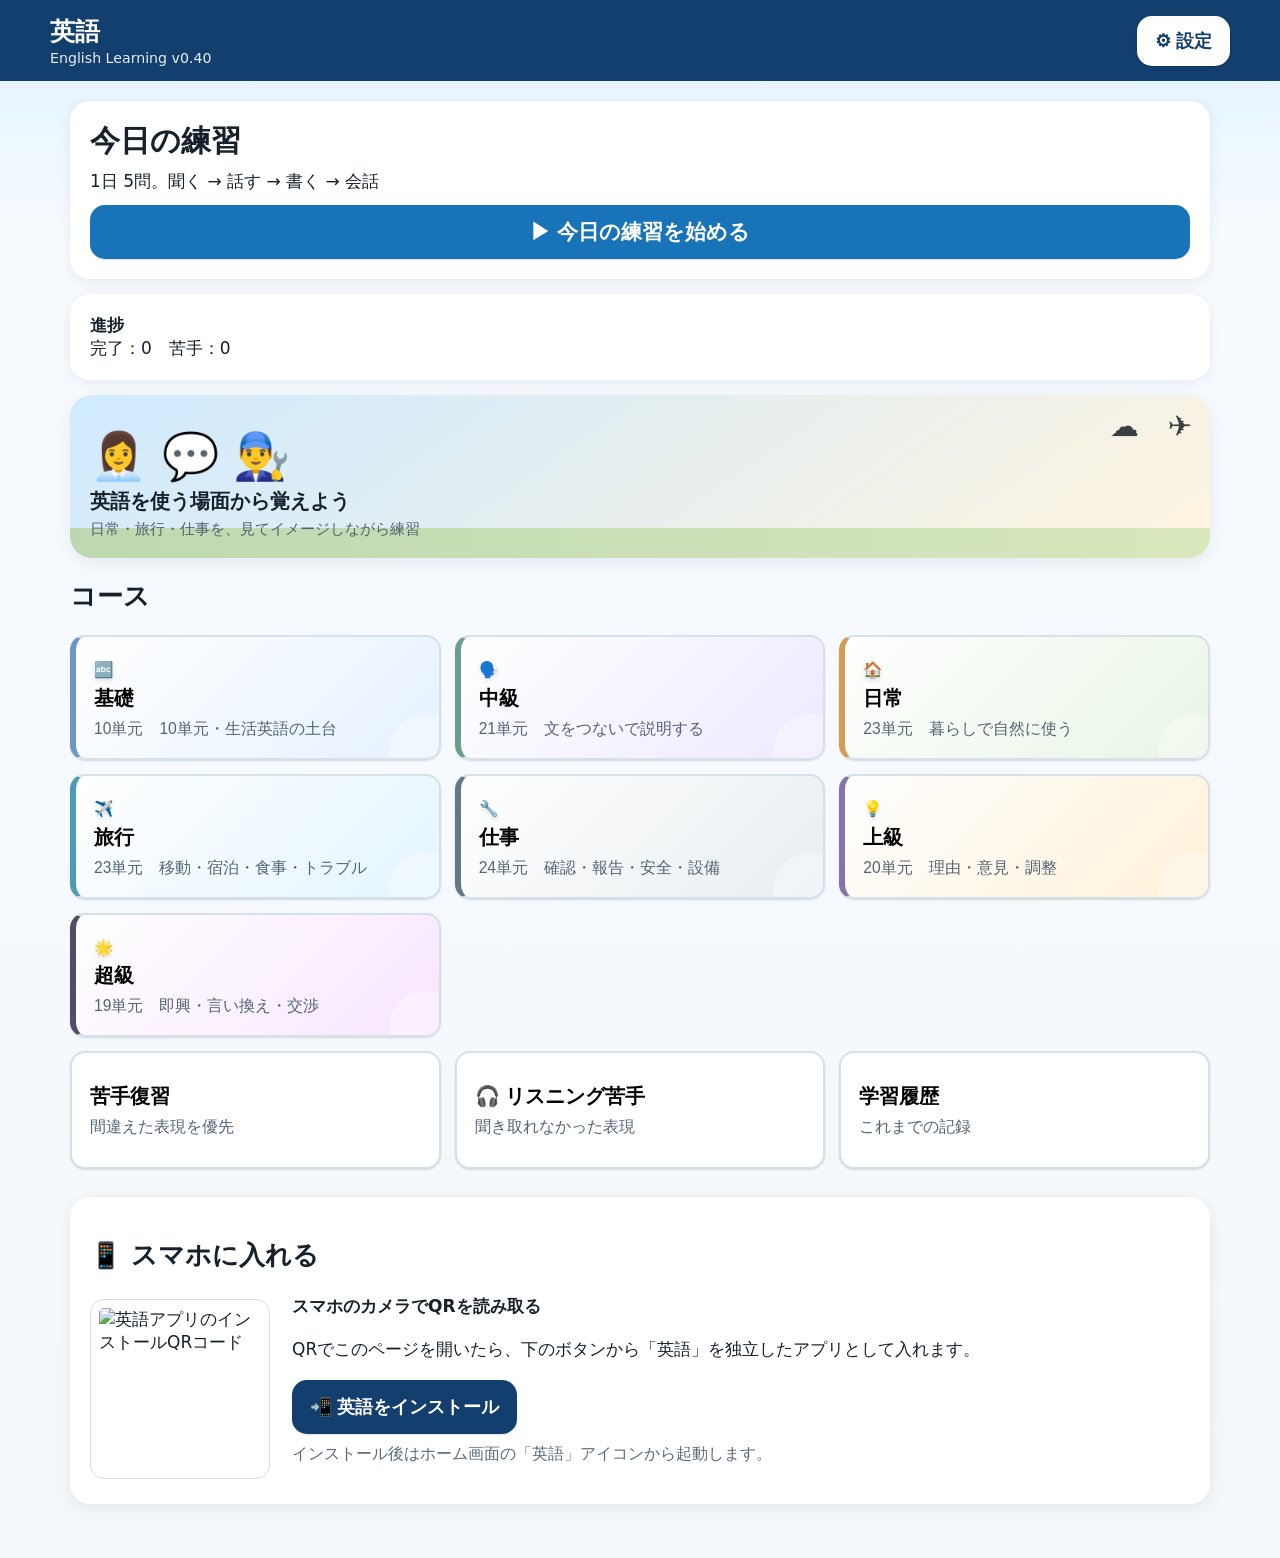
==== commit bcba5a45: "Fix home buttons: restore listening review button (v0.40) home() set a click handler on #listenWeak," ====
--- a/index.html
+++ b/index.html
@@ -1 +1 @@
-<!doctype html><html lang="ja"><head><meta charset="utf-8"><meta name="viewport" content="width=device-width,initial-scale=1,viewport-fit=cover"><meta name="theme-color" content="#123a63"><title>英語</title><link rel="manifest" href="./manifest.webmanifest"><link rel="stylesheet" href="./style.css?v=039"><style>.micStatus{margin:10px 0;padding:12px;border-radius:12px;background:#edf4fc;font-weight:700;text-align:center}.micStatus.listening{background:#fff1f1;color:#a71c1c;border:2px solid #d93c3c;animation:micPulse 1.3s ease-in-out infinite}@keyframes micPulse{50%{box-shadow:0 0 0 5px #d93c3c22}}</style></head><body><header><div><strong>英語</strong><small>English Learning v0.39</small></div><button id="settingsBtn">⚙ 設定</button></header><main id="app"></main><script src="./lessons.js?v=039"></script><script src="./app.js?v=039"></script></body></html>+<!doctype html><html lang="ja"><head><meta charset="utf-8"><meta name="viewport" content="width=device-width,initial-scale=1,viewport-fit=cover"><meta name="theme-color" content="#123a63"><title>英語</title><link rel="manifest" href="./manifest.webmanifest"><link rel="stylesheet" href="./style.css?v=040"><style>.micStatus{margin:10px 0;padding:12px;border-radius:12px;background:#edf4fc;font-weight:700;text-align:center}.micStatus.listening{background:#fff1f1;color:#a71c1c;border:2px solid #d93c3c;animation:micPulse 1.3s ease-in-out infinite}@keyframes micPulse{50%{box-shadow:0 0 0 5px #d93c3c22}}</style></head><body><header><div><strong>英語</strong><small>English Learning v0.40</small></div><button id="settingsBtn">⚙ 設定</button></header><main id="app"></main><script src="./lessons.js?v=040"></script><script src="./app.js?v=040"></script></body></html>
